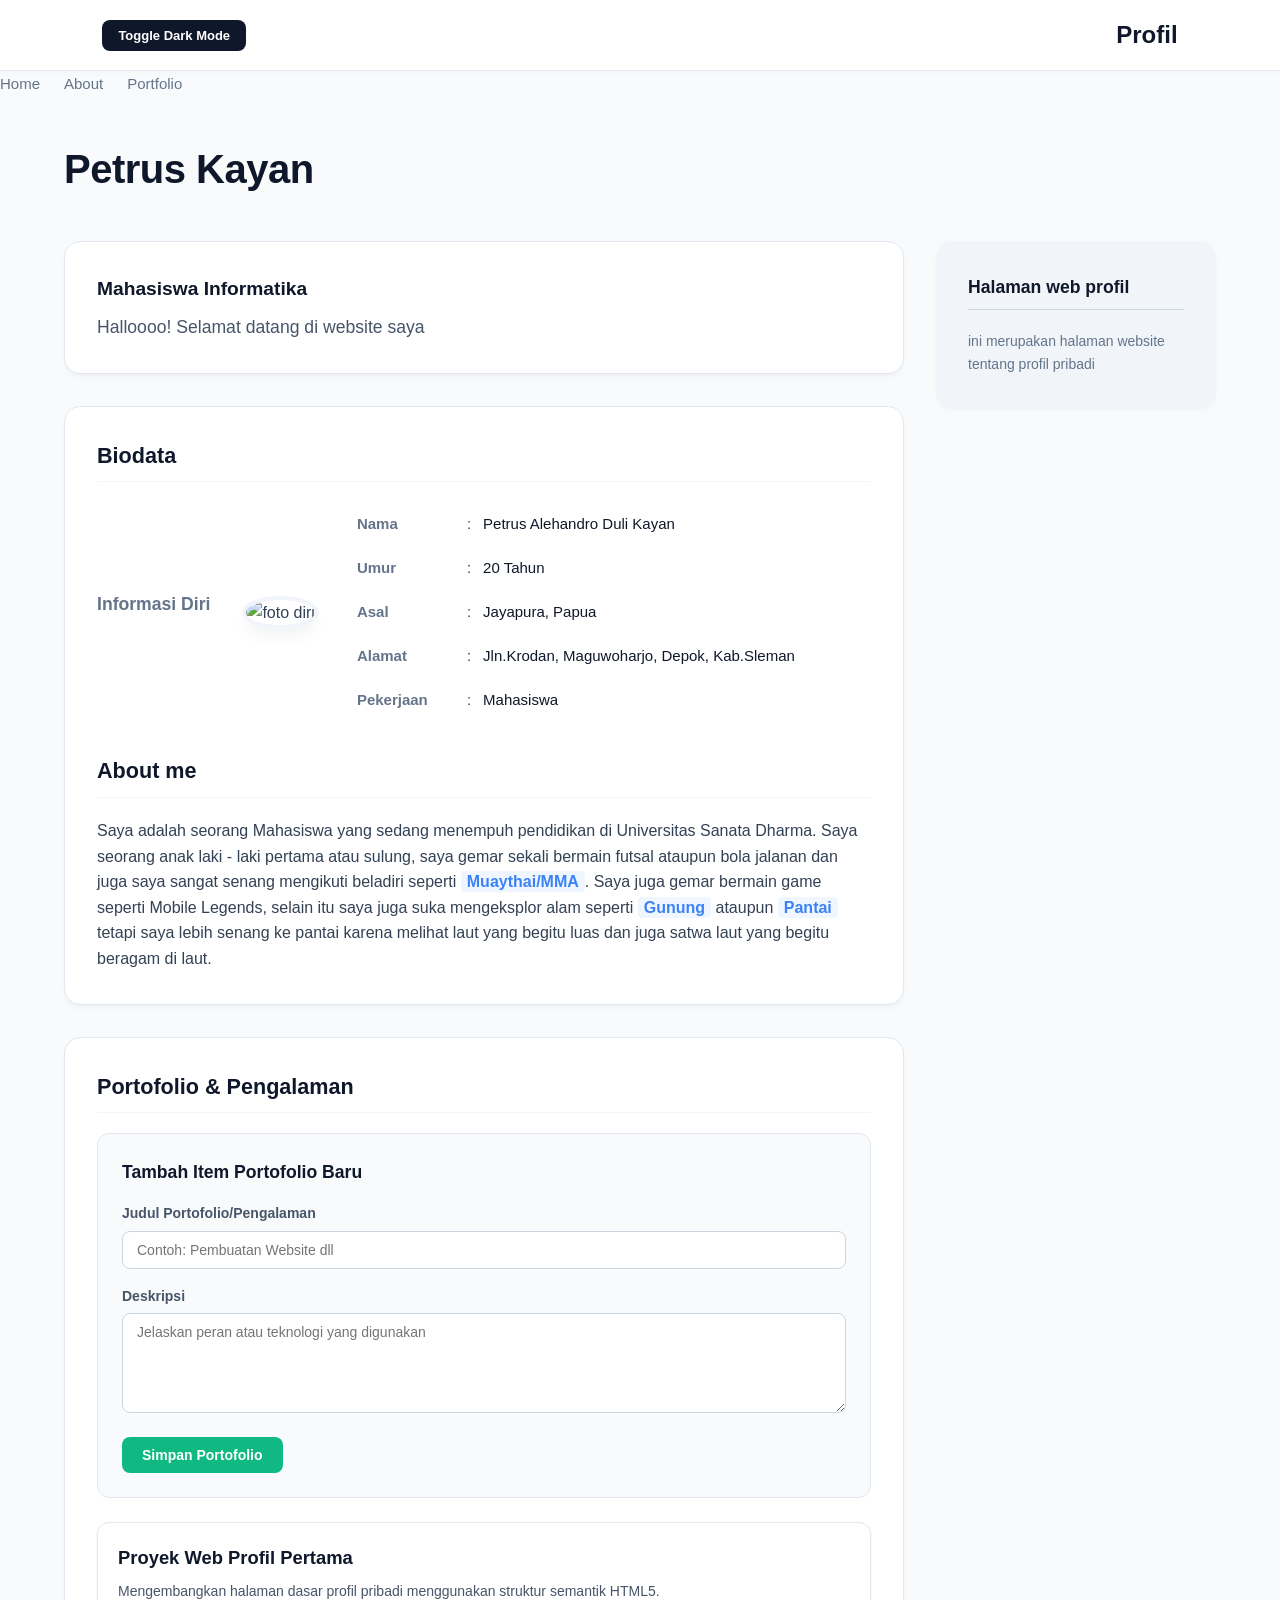
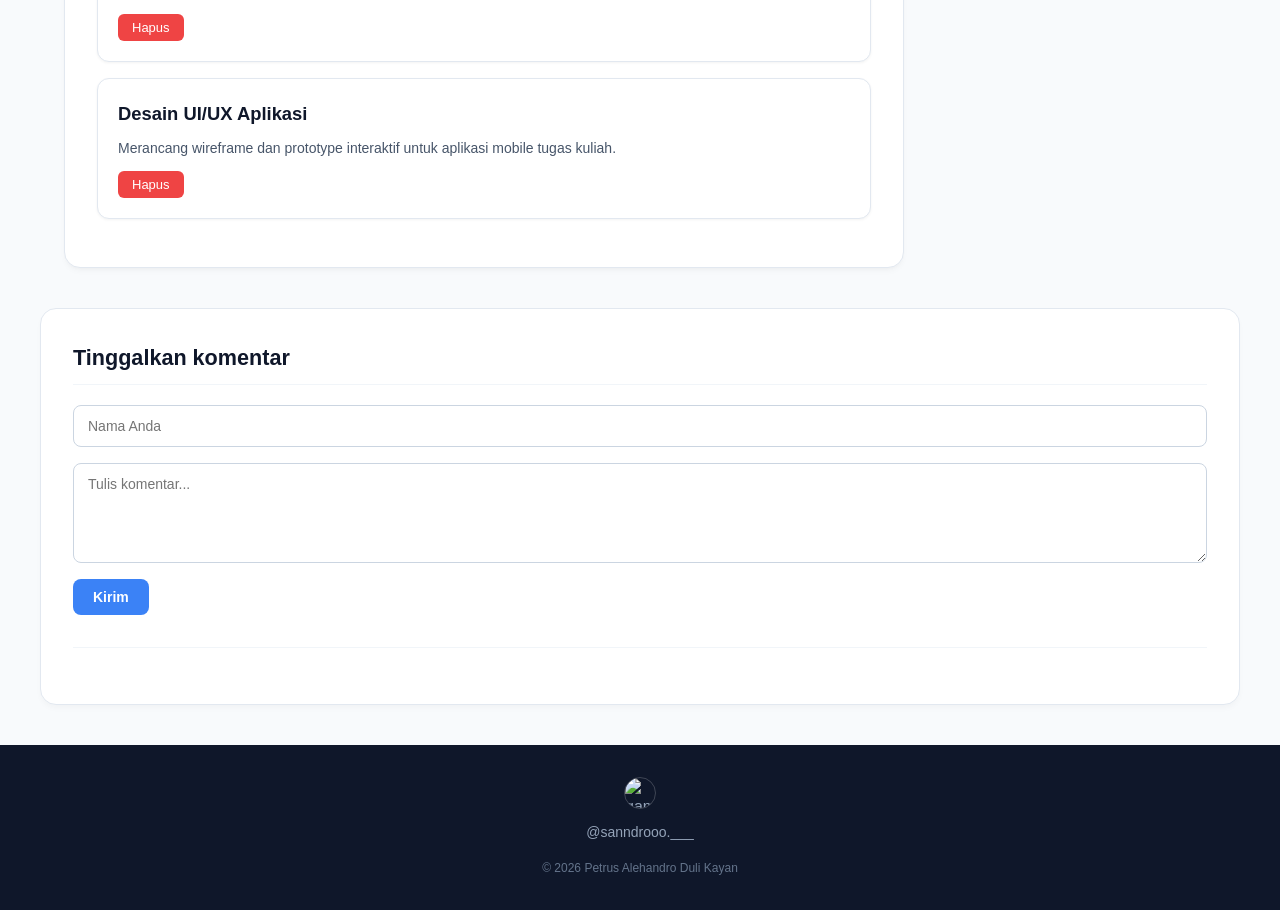
==== TUGAS HTML_EVENT HANDLING/indeks.html @ bf04ae2d "Add files via upload Program HTML, CSS dan JS(Event Handling)" ====
<!DOCTYPE html>
<html lang="id">

<head>
    <meta charset="utf-8"> <!-- endcoding utf-8-->
    <meta name="author" content="Petrus Kayan"> <!-- pembuat halamn web-->
    <meta name="viewport" content="width=device-width, initial-scale=1.0">
    <!-- tampilan agar web lebih responsif pada semua perangkat-->
    <meta name="description" content="ini adalah halaman web tentang profil saya"> <!-- deskripsi halaman web-->
    <link rel="Stylesheet" href="style.css">
    <title>Halaman Profil - Petrus Kayan</title> <!-- judul dari halaman web-->
</head>

<body>
    <header class="main-header">
        <button id="dark-mode-toggle">Toggle Dark Mode</button>
        <h1>Profil</h1>
    </header>

    <nav aria-label="navigasi">
        <ul>
            <li><a href="#home">Home</a></li>
            <li><a href="#about">About</a></li>
            <li><a href="#portfolio">Portfolio</a></li>
        </ul>
    </nav>

    <main id="artikel-container">
        <h1>Petrus Kayan</h1>
        <div class="kontainer-halaman">
            <section id="home">
                <header>
                    <h2>Mahasiswa Informatika</h2>
                </header>
                <p>Halloooo! Selamat datang di website saya</p>
            </section>

            <section id="about">
                <h2>Biodata</h2>
                <article class="biodata">
                    <h3>Informasi Diri</h3>
                    <div class="foto">
                        <img src="https://cdn.phototourl.com/free/2026-09-22-033d0fb8-9943-41f5-a310-a111b8b17275.jpg" alt="foto diri">
                    </div>
                    <div class="kontainer-biodata">
                        <table>
                            <tr>
                                <td class="label">Nama</td>
                                <td style="width: 10px;">:</td>
                                <td class="isi">Petrus Alehandro Duli Kayan</td>
                            </tr>
                            <tr>
                                <td class="label">Umur</td>
                                <td>:</td>
                                <td class="isi">20 Tahun</td>
                            </tr>
                            <tr>
                                <td class="label">Asal</td>
                                <td>:</td>
                                <td class="isi">Jayapura, Papua</td>
                            </tr>
                            <tr>
                                <td class="label">Alamat</td>
                                <td>:</td>
                                <td class="isi">Jln.Krodan, Maguwoharjo, Depok, Kab.Sleman</td>
                            </tr>
                            <tr>
                                <td class="label">Pekerjaan</td>
                                <td>:</td>
                                <td class="isi">Mahasiswa</td>
                            </tr>
                        </table>
                    </div>
                </article>

                <article>
                    <h2>About me</h2>
                    <p>Saya adalah seorang Mahasiswa yang sedang menempuh pendidikan di Universitas Sanata Dharma. Saya
                        seorang anak laki - laki pertama atau sulung, saya gemar sekali bermain futsal ataupun bola
                        jalanan dan juga saya sangat senang mengikuti beladiri seperti <strong>Muaythai/MMA</strong>.
                        Saya juga gemar bermain game seperti Mobile Legends, selain itu saya juga suka mengeksplor alam
                        seperti <strong>Gunung</strong> ataupun <strong>Pantai</strong> tetapi saya lebih senang ke
                        pantai karena melihat laut yang begitu luas dan juga satwa laut yang begitu beragam di laut.</p>
                </article>
            </section>

            <section id="portfolio">
                <h2>Portofolio & Pengalaman</h2>
                <div class="form-tambah-portfolio">
                    <h3>Tambah Item Portofolio Baru</h3>
                    <div class="form-group">
                        <label for="input-judul">Judul Portofolio/Pengalaman</label>
                        <input type="text" id="input-judul" placeholder="Contoh: Pembuatan Website dll">
                    </div>
                    <div class="form-group">
                        <label for="input-deskripsi">Deskripsi</label>
                        <textarea id="input-deskripsi"
                            placeholder="Jelaskan peran atau teknologi yang digunakan"></textarea>
                    </div>
                    <button id="btn-simpan">Simpan Portofolio</button>
                </div>

                <div id="portfolio-container"></div>
            </section>
        </div>
        <aside>
            <h2> Halaman web profil</h2>
            <p> ini merupakan halaman website tentang profil pribadi </p>
        </aside>
    </main>
    <section id="komentar">
            <h2>Tinggalkan komentar</h2>
            <form id="form-komentar">
                <input type="text" id="input-nama" placeholder="Nama Anda" required>
                <textarea id="input-pesan" placeholder="Tulis komentar..." required></textarea>
                <button type="submit">Kirim</button>
            </form>
            <ul id="daftar-komentar"></ul>
        </section>
    <footer>
        <img src="https://cdn.phototourl.com/free/2026-09-22-106074cf-9191-46b8-b782-1c6c0365b08c.jpg" alt="gambar atau logo instagram sebagai kontak">
        <p> @sanndrooo.___</p>
        <p>&copy; 2026 Petrus Alehandro Duli Kayan</p>
    </footer>
    <script type="text/javascript" src="script.js"></script>
</body>

</html>
---- TUGAS HTML_EVENT HANDLING/style.css ----
* {
    margin: 0;
    padding: 0;
    box-sizing: border-box;
}

html {
    scroll-behavior: smooth;
}

body {
    font-family: 'Plus Jakarta Sans', sans-serif;
    background-color: #f8fafc;
    color: #334155;
    line-height: 1.6;
    display: flex;
    flex-direction: column;
    min-height: 100vh;
    transition: background-color 0.3s ease, color 0.3s ease;
}

.main-header {
    background-color: #ffffff;
    padding: 16px 8%;
    display: flex;
    justify-content: space-between;
    align-items: center;
    border-bottom: 1px solid #e2e8f0;
    position: sticky;
    top: 0;
    z-index: 1000;
    box-shadow: 0 4px 6px -1px rgba(0, 0, 0, 0.02);
    transition: background-color 0.3s ease, border-color 0.3s ease;
}

.main-header h1 {
    font-size: 1.5rem;
    color: #0f172a;
    font-weight: 700;
}

nav ul {
    display: flex;
    list-style: none;
    gap: 24px;
    align-items: center;
}

nav a {
    position: relative;
    text-decoration: none;
    color: #64748b;
    font-size: 15px;
    font-weight: 500;
    padding: 6px 0;
    transition: color 0.3s ease;
}

nav a:hover {
    color: #3b82f6;
}

nav a::after {
    content: '';
    position: absolute;
    bottom: 0;
    left: 0;
    width: 0;
    height: 2px;
    background-color: #3b82f6;
    transition: width 0.3s ease;
}

nav a:hover::after {
    width: 100%;
}

main {
    max-width: 1200px;
    width: 100%;
    margin: 40px auto;
    padding: 0 24px;
    flex: 1;
    display: grid;
    grid-template-columns: 3fr 1fr;
    gap: 32px;
}

main>h1 {
    grid-column: 1 / -1;
    font-size: 2.5rem;
    color: #0f172a;
    font-weight: 700;
    letter-spacing: -0.5px;
    margin-bottom: 8px;
}

.kontainer-halaman {
    display: flex;
    flex-direction: column;
    gap: 32px;
}

section,
aside {
    background-color: #ffffff;
    border: 1px solid #e2e8f0;
    border-radius: 16px;
    padding: 32px;
    box-shadow: 0 4px 6px -1px rgba(0, 0, 0, 0.03), 0 2px 4px -2px rgba(0, 0, 0, 0.03);
    transition: background-color 0.3s ease, border-color 0.3s ease;
}

section h2,
aside h2 {
    color: #0f172a;
    font-size: 1.35rem;
    font-weight: 700;
    margin-bottom: 20px;
    position: relative;
    padding-bottom: 8px;
    border-bottom: 1px solid #f1f5f9;
}

#home h2 {
    border: none;
    padding: 0;
    margin-bottom: 8px;
    color: #0f172a;
    font-size: 1.2rem;
}

#home p {
    font-size: 1.1rem;
    color: #475569;
}

article {
    margin-bottom: 32px;
}

.article-hover{
    background-color: #eef4fb;
}

article:last-child {
    margin-bottom: 0;
}

article h3 {
    font-size: 1.1rem;
    color: #64748b;
    margin-bottom: 16px;
    font-weight: 600;
}

.biodata {
    display: flex;
    gap: 32px;
    align-items: center;
    flex-wrap: wrap;
}

.foto img {
    width: 130px;
    height: 130px;
    object-fit: cover;
    border-radius: 50%;
    border: 4px solid #f1f5f9;
    box-shadow: 0 10px 15px -3px rgba(0, 0, 0, 0.05);
}

.kontainer-biodata {
    flex: 1;
    min-width: 280px;
}

.kontainer-biodata table {
    width: 100%;
    border-collapse: collapse;
}

.kontainer-biodata td {
    padding: 10px 6px;
    font-size: 15px;
    vertical-align: top;
}

.kontainer-biodata .label {
    font-weight: 600;
    color: #64748b;
    width: 110px;
}

.kontainer-biodata .isi {
    color: #0f172a;
}

article strong {
    color: #3b82f6;
    background-color: #eff6ff;
    padding: 2px 6px;
    border-radius: 4px;
    font-weight: 600;
}

aside {
    align-self: start;
    background-color: #f1f5f9;
    border: none;
}

aside h2 {
    font-size: 1.1rem;
    border-bottom: 1px solid #cbd5e1;
}

aside p {
    font-size: 14px;
    color: #64748b;
}

footer {
    margin-top: auto;
    background-color: #0f172a;
    color: #94a3b8;
    padding: 32px 24px;
    text-align: center;
    display: flex;
    flex-direction: column;
    align-items: center;
    gap: 12px;
}

footer img {
    width: 32px;
    height: 32px;
    object-fit: cover;
    border-radius: 50%;
    border: 1px solid rgba(255, 255, 255, 0.2);
    transition: transform 0.3s ease;
}

footer img:hover {
    transform: scale(1.15);
}

footer p {
    font-size: 14px;
}

footer p:last-child {
    font-size: 12px;
    color: #64748b;
    margin-top: 4px;
}

#portfolio {
    margin-top: 0;
    padding: 32px;
}

.form-tambah-portfolio {
    background-color: #f8fafc;
    padding: 24px;
    border-radius: 12px;
    margin-bottom: 24px;
    border: 1px solid #e2e8f0;
}

.form-tambah-portfolio h3 {
    font-size: 1.1rem;
    color: #0f172a;
    margin-bottom: 16px;
    font-weight: 600;
}

.form-group {
    margin-bottom: 16px;
}

.form-group label {
    display: block;
    font-weight: 600;
    margin-bottom: 6px;
    font-size: 14px;
    color: #475569;
}

.form-group input,
.form-group textarea {
    width: 100%;
    padding: 10px 14px;
    border: 1px solid #cbd5e1;
    border-radius: 8px;
    box-sizing: border-box;
    font-family: inherit;
    font-size: 14px;
    color: #0f172a;
    background-color: #ffffff;
    transition: border-color 0.2s ease, box-shadow 0.2s ease;
}

.form-group input:focus,
.form-group textarea:focus {
    outline: none;
    border-color: #3b82f6;
    box-shadow: 0 0 0 3px rgba(59, 130, 246, 0.1);
}

.form-group textarea {
    resize: vertical;
    height: 100px;
}

#btn-simpan {
    background-color: #10b981;
    color: white;
    border: none;
    padding: 10px 20px;
    border-radius: 8px;
    cursor: pointer;
    font-weight: 600;
    font-size: 14px;
    transition: background-color 0.2s ease;
}

#btn-simpan:hover {
    background-color: #059669;
}

.portfolio-item {
    background-color: #ffffff;
    border: 1px solid #e2e8f0;
    padding: 20px;
    margin-bottom: 16px;
    border-radius: 12px;
    box-shadow: 0 1px 3px 0 rgba(0, 0, 0, 0.05);
    transition: transform 0.2s ease, box-shadow 0.2s ease;
}

.portfolio-item:hover {
    transform: translateY(-2px);
    box-shadow: 0 4px 6px -1px rgba(0, 0, 0, 0.05);
}

.portfolio-item h3 {
    margin-top: 0;
    margin-bottom: 8px;
    color: #0f172a;
    font-size: 1.15rem;
    font-weight: 600;
}

.portfolio-item p {
    margin: 0;
    color: #475569;
    font-size: 14px;
    line-height: 1.6;
}

.btn-hapus {
    background-color: #ef4444;
    color: white;
    border: none;
    padding: 6px 14px;
    border-radius: 6px;
    cursor: pointer;
    font-size: 13px;
    font-weight: 500;
    margin-top: 12px;
    transition: background-color 0.2s ease;
}

.btn-hapus:hover {
    background-color: #dc2626;
}

#dark-mode-toggle {
    padding: 8px 16px;
    background-color: #0f172a;
    color: #ffffff;
    border: none;
    border-radius: 8px;
    cursor: pointer;
    font-size: 13px;
    font-weight: 600;
    font-family: inherit;
    transition: background-color 0.2s ease;
}

#dark-mode-toggle:hover {
    background-color: #1e293b;
}

#komentar {
    max-width: 1200px;
    width: 100%;
    margin: 0 auto 40px auto;
    padding: 32px;
    background: #ffffff;
    border: 1px solid #e2e8f0;
    border-radius: 16px;
    box-shadow: 0 4px 6px -1px rgba(0, 0, 0, 0.03);
    transition: background-color 0.3s ease, border-color 0.3s ease;
}

#form-komentar {
    display: flex;
    flex-direction: column;
    gap: 16px;
    margin-bottom: 32px;
}

#form-komentar input[type="text"],
#form-komentar textarea {
    width: 100%;
    padding: 12px 14px;
    border: 1px solid #cbd5e1;
    border-radius: 8px;
    background-color: #ffffff;
    font-size: 14px;
    color: #0f172a;
    outline: none;
    box-sizing: border-box;
    font-family: inherit;
    transition: border-color 0.2s ease, box-shadow 0.2s ease;
}

#form-komentar textarea {
    min-height: 100px;
    resize: vertical;
}

#form-komentar input[type="text"]:focus,
#form-komentar textarea:focus {
    border-color: #3b82f6;
    box-shadow: 0 0 0 3px rgba(59, 130, 246, 0.1);
}

#form-komentar button[type="submit"] {
    align-self: flex-start;
    padding: 10px 20px;
    background-color: #3b82f6;
    color: #ffffff;
    border: none;
    border-radius: 8px;
    font-size: 14px;
    font-weight: 600;
    cursor: pointer;
    transition: background-color 0.2s ease;
}

#form-komentar button[type="submit"]:hover {
    background-color: #2563eb;
}

#daftar-komentar {
    list-style: none;
    padding: 0;
    margin: 0;
    display: flex;
    flex-direction: column;
    gap: 16px;
    border-top: 1px solid #f1f5f9;
    padding-top: 24px;
}

#daftar-komentar li {
    background-color: #f8fafc;
    padding: 16px;
    border-radius: 12px;
    border: 1px solid #e2e8f0;
}

#daftar-komentar li strong {
    display: block;
    font-size: 14px;
    color: #0f172a;
    margin-bottom: 4px;
}

#daftar-komentar li p {
    margin: 0;
    font-size: 14px;
    color: #475569;
}

.btn-like {
    margin-top: 12px;
    padding: 6px 14px;
    background-color: #3b82f6;
    color: white;
    border: none;
    border-radius: 6px;
    cursor: pointer;
    font-size: 13px;
    font-weight: 500;
    transition: background-color 0.2s ease;
}

.btn-like:hover {
    background-color: #2563eb;
}

body.dark-mode {
    background-color: #0f172a;
    color: #94a3b8;
}

body.dark-mode .main-header {
    background-color: #1e293b;
    border-color: #334155;
}

body.dark-mode .main-header h1 {
    color: #f8fafc;
}

body.dark-mode nav a {
    color: #94a3b8;
}

body.dark-mode nav a:hover {
    color: #3b82f6;
}

body.dark-mode main>h1 {
    color: #f8fafc;
}

body.dark-mode section,
body.dark-mode #komentar {
    background-color: #1e293b;
    border-color: #334155;
}

body.dark-mode section h2,
body.dark-mode #komentar h2 {
    color: #f8fafc;
    border-bottom-color: #334155;
}

body.dark-mode #home h2 {
    color: #f8fafc;
}

body.dark-mode #home p {
    color: #94a3b8;
}

body.dark-mode article h3 {
    color: #94a3b8;
}

body.dark-mode .article-hover {
    background-color: #24334d;
}

body.dark-mode .kontainer-biodata .label {
    color: #94a3b8;
}

body.dark-mode .kontainer-biodata .isi {
    color: #f8fafc;
}
body.dark-mode .foto img {
border-color: #334155;
}
body.dark-mode article strong {
color: #3b82f6;
background-color: rgba(59, 130, 246, 0.15);
}
body.dark-mode aside {
background-color: #1e293b;
border: 1px solid #334155;
}
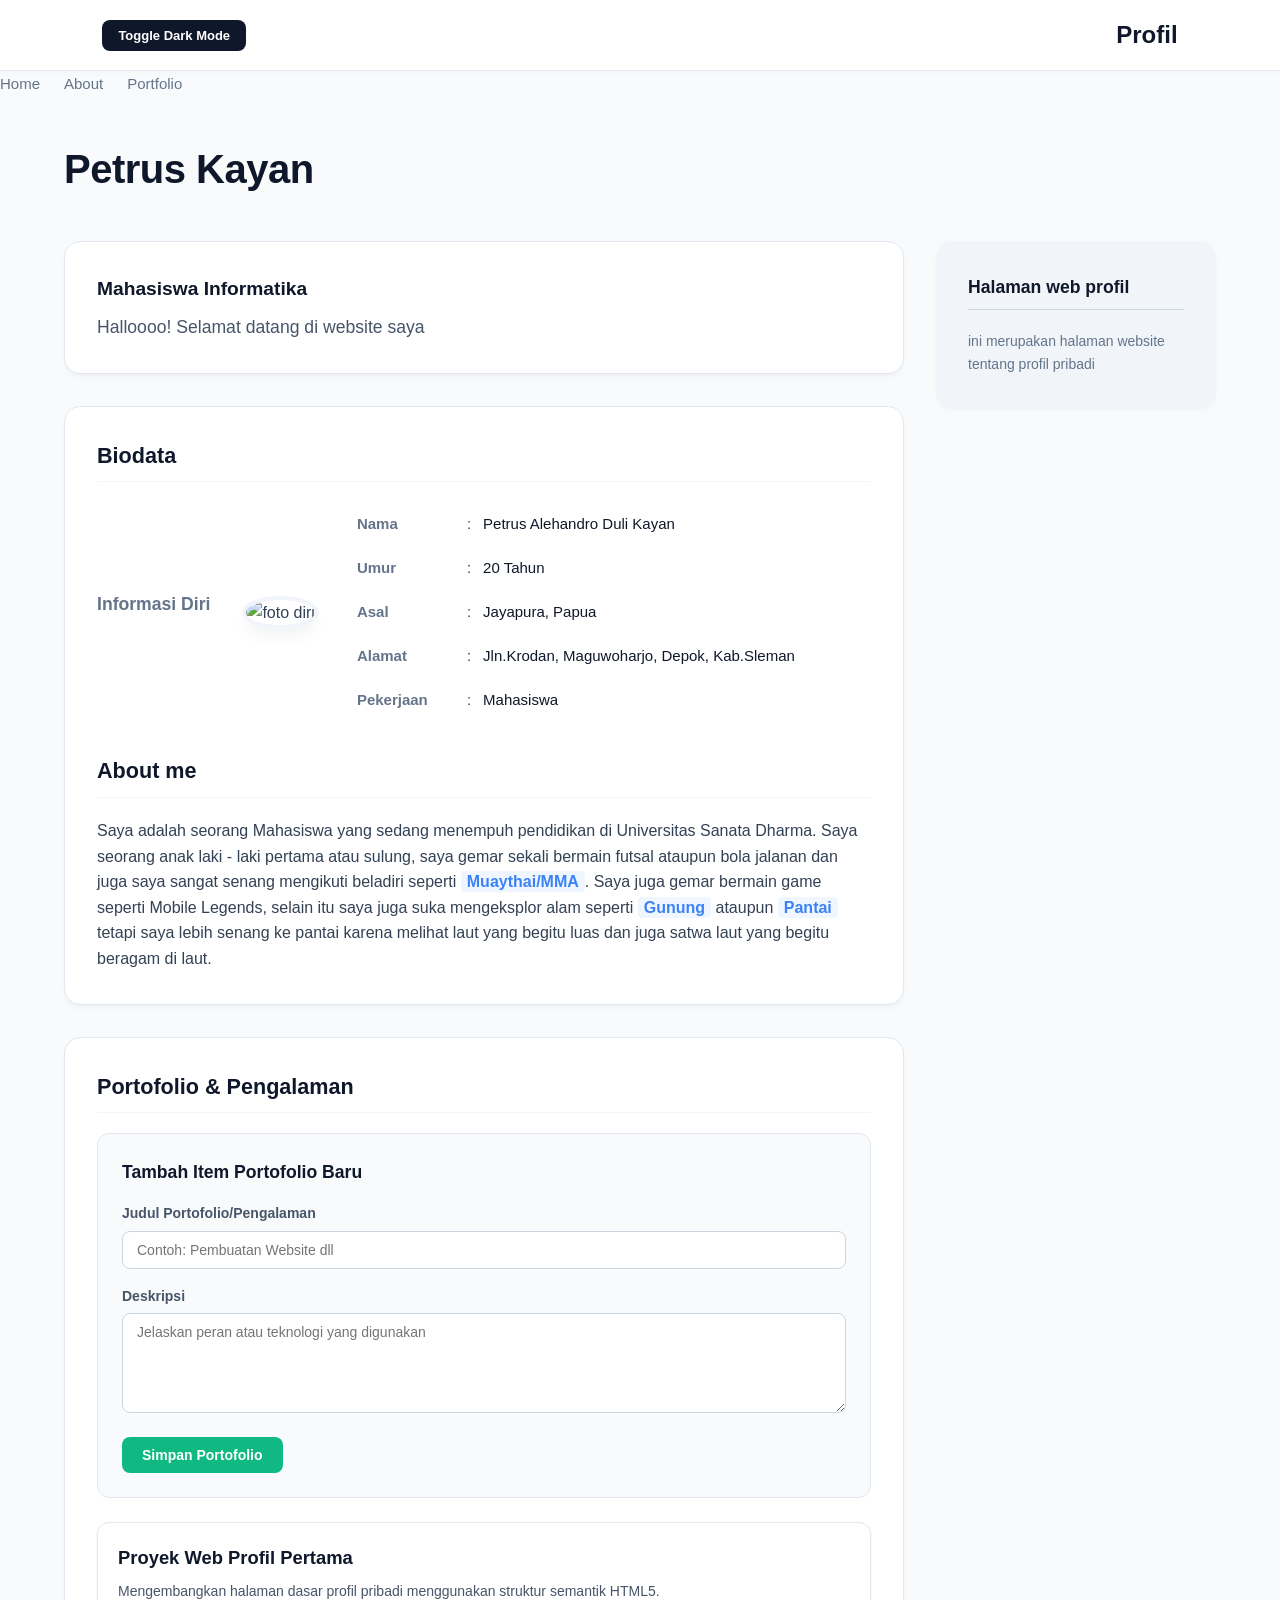
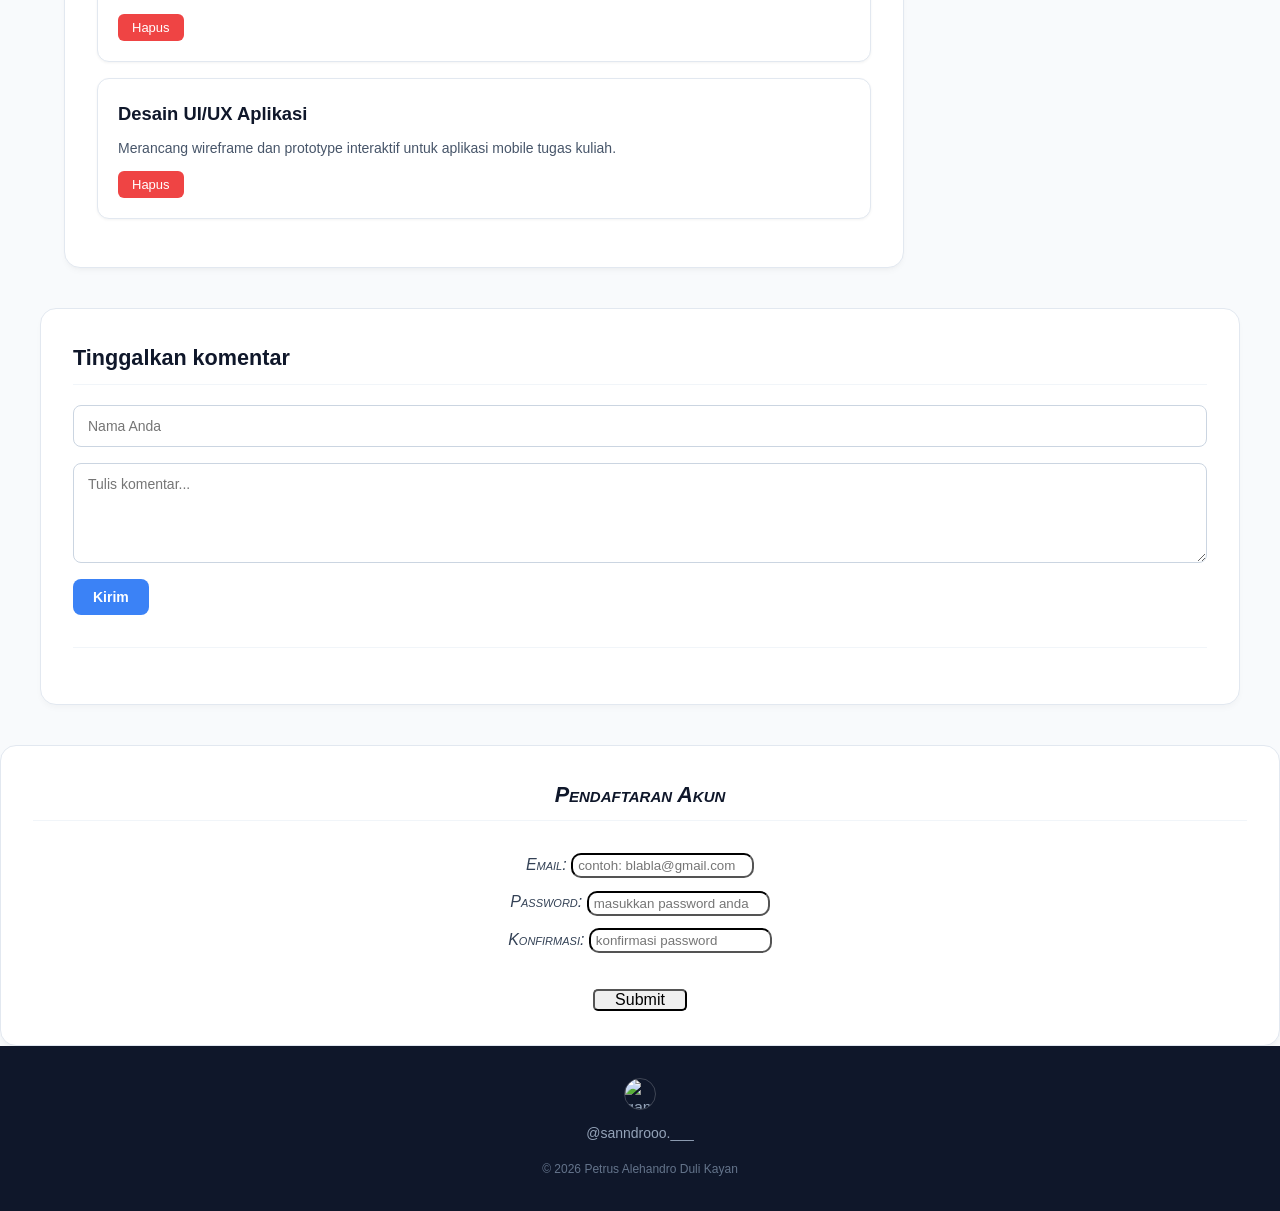
==== commit d55c3762: "Event Handling" ====
--- a/TUGAS HTML_EVENT HANDLING/indeks.html
+++ b/TUGAS HTML_EVENT HANDLING/indeks.html
@@ -117,6 +117,19 @@
             </form>
             <ul id="daftar-komentar"></ul>
         </section>
+        <section>
+            <form class="pendaftaran-akun">
+                <h2>Pendaftaran Akun</h2>
+                <label for="Email">Email:</label>
+                <input type="email" id="email-input" placeholder="contoh: blabla@gmail.com" title="masukkan email anda" required> <br>
+                <label for="Password">Password:</label>
+                <input type="password" pattern=".{8,}" title="Minimal 8 karakter" placeholder="masukkan password anda" id="password"
+                required> <br>
+                <label for="Konfirmasi password">Konfirmasi:</label>
+                <input type="password" pattern=".{8,}" placeholder="konfirmasi password" id="konfirmasi" title="konfirmasi password" required> <br>
+                <input type="submit" value="Submit" id="tombol-submit">
+            </form>
+        </section>
     <footer>
         <img src="https://cdn.phototourl.com/free/2026-09-22-106074cf-9191-46b8-b782-1c6c0365b08c.jpg" alt="gambar atau logo instagram sebagai kontak">
         <p> @sanndrooo.___</p>
@@ -124,5 +137,4 @@
     </footer>
     <script type="text/javascript" src="script.js"></script>
 </body>
-
 </html>
--- a/TUGAS HTML_EVENT HANDLING/style.css
+++ b/TUGAS HTML_EVENT HANDLING/style.css
@@ -574,4 +574,29 @@
 body.dark-mode aside {
 background-color: #1e293b;
 border: 1px solid #334155;
-}+}
+input:invalid{
+    border-color: black;
+}
+.pendaftaran-akun{
+    text-align: center;
+    font-style: oblique;
+    font-variant: small-caps;
+    background-color: solid;
+}
+#tombol-submit{
+    margin-top: 3%;
+    padding-left: 20px;
+    padding-right: 20px;
+    border-radius: 5px;
+    font:icon;
+}
+#email-input, #password, #konfirmasi{
+    padding-left: 5px;
+    padding-right: 5px;
+    padding-top: 3px;
+    padding-bottom: 3px;
+    border-radius: 10px;
+    margin-top:1%;
+    text-align:justify;
+}
